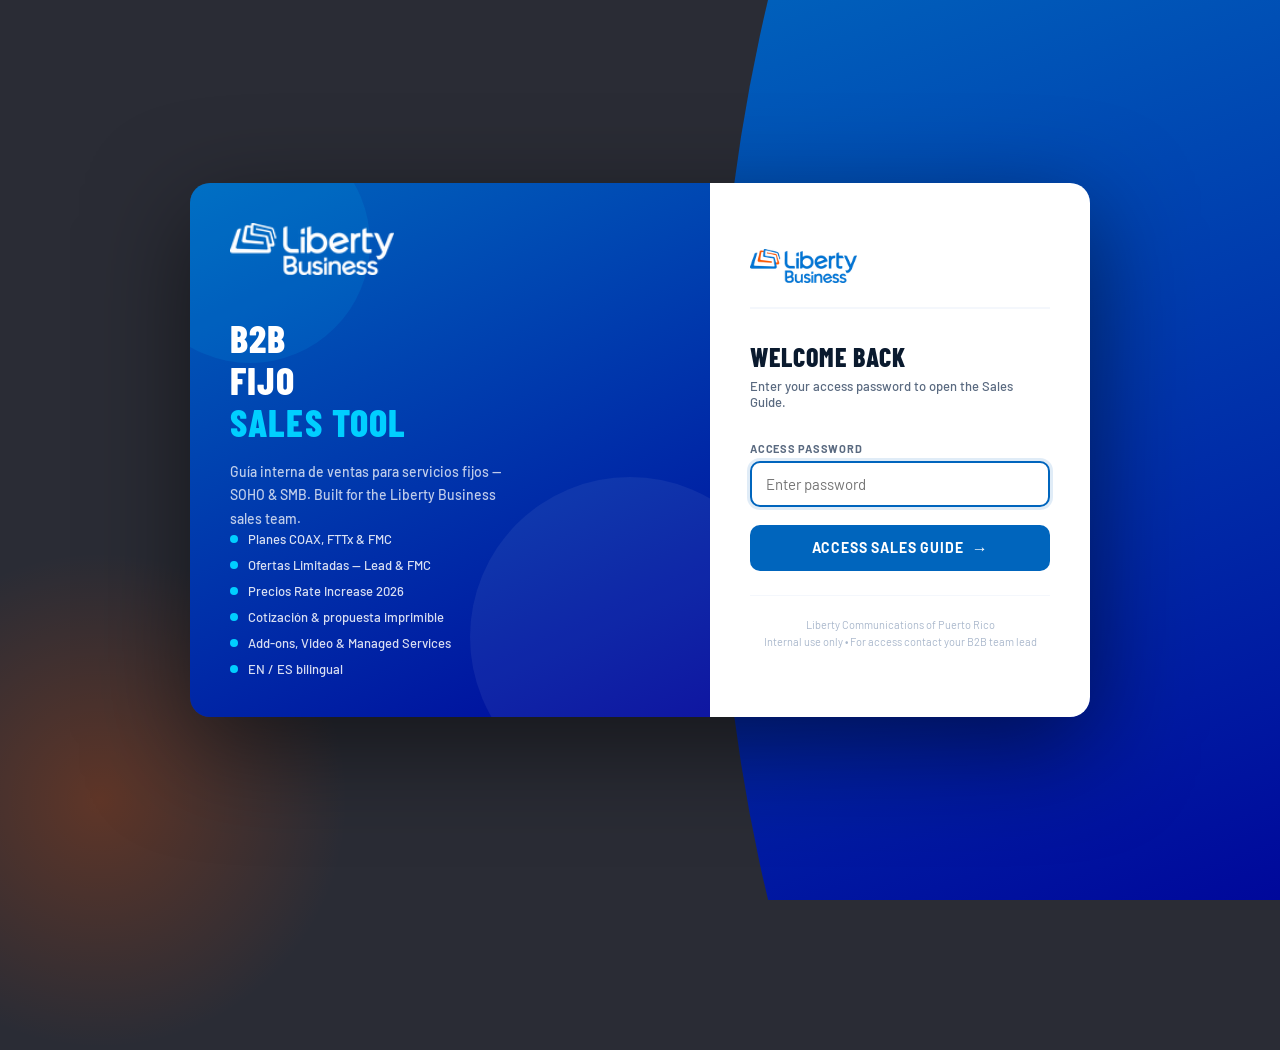
==== index.html @ 27437e30 "Add files via upload" ====
<!DOCTYPE html>
<html lang="en">
<head>
<meta charset="UTF-8">
<meta name="viewport" content="width=device-width, initial-scale=1.0">
<title>B2B Fijo Sales Tool</title>
<link href="https://fonts.googleapis.com/css2?family=Barlow:wght@400;500;600;700;800&family=Barlow+Condensed:wght@700;800&display=swap" rel="stylesheet">
<style>
  *{box-sizing:border-box;margin:0;padding:0;}

  body {
    font-family:'Barlow',sans-serif;
    min-height:100vh;
    background:#2A2C35;
    display:flex;
    align-items:center;
    justify-content:center;
    padding:1.5rem;
    position:relative;
    overflow:hidden;
  }

  /* Background design — matches Liberty brand */
  body::before {
    content:'';
    position:absolute;
    top:-200px; right:-200px;
    width:600px; height:600px;
    background:radial-gradient(circle, rgba(0,101,189,.35) 0%, transparent 70%);
    border-radius:50%;
    pointer-events:none;
  }
  body::after {
    content:'';
    position:absolute;
    bottom:-150px; left:-150px;
    width:500px; height:500px;
    background:radial-gradient(circle, rgba(255,83,0,.25) 0%, transparent 70%);
    border-radius:50%;
    pointer-events:none;
  }

  /* Decorative arc — mimics Liberty logo curves */
  .bg-arc {
    position:absolute;
    top:0; right:0;
    width:55%;
    height:100%;
    background:linear-gradient(160deg, #0065BD 0%, #00089B 100%);
    clip-path:ellipse(80% 120% at 100% 50%);
    pointer-events:none;
    z-index:0;
  }

  .container {
    position:relative;
    z-index:1;
    display:flex;
    width:100%;
    max-width:900px;
    min-height:520px;
    border-radius:20px;
    overflow:hidden;
    box-shadow:0 30px 100px rgba(0,0,0,.5);
  }

  /* ── LEFT PANEL — branding ── */
  .left {
    flex:1;
    background:linear-gradient(155deg,#0065BD 0%,#00089B 100%);
    padding:2.5rem;
    display:flex;
    flex-direction:column;
    justify-content:space-between;
    position:relative;
    overflow:hidden;
  }
  .left::before {
    content:'';
    position:absolute;
    bottom:-80px; right:-80px;
    width:320px; height:320px;
    background:rgba(255,255,255,.06);
    border-radius:50%;
  }
  .left::after {
    content:'';
    position:absolute;
    top:-60px; left:-60px;
    width:240px; height:240px;
    background:rgba(0,207,255,.1);
    border-radius:50%;
  }

  .left-top { position:relative;z-index:1; }

  .logo-img {
    height:52px;
    width:auto;
    margin-bottom:2.5rem;
    filter:brightness(0) invert(1);
  }

  .left h1 {
    font-family:'Barlow Condensed',sans-serif;
    font-size:38px;
    font-weight:800;
    color:white;
    text-transform:uppercase;
    letter-spacing:.03em;
    line-height:1.1;
    margin-bottom:1rem;
  }
  .left h1 span { color:#00CFFF; }

  .left p {
    font-size:14px;
    color:rgba(255,255,255,.75);
    line-height:1.7;
    font-weight:500;
    max-width:280px;
  }

  .left-bottom {
    position:relative;z-index:1;
  }
  .features {
    list-style:none;
    display:flex;
    flex-direction:column;
    gap:10px;
  }
  .features li {
    display:flex;
    align-items:center;
    gap:10px;
    font-size:13px;
    color:rgba(255,255,255,.85);
    font-weight:500;
  }
  .features li .dot {
    width:8px;height:8px;
    background:#00CFFF;
    border-radius:50%;
    flex-shrink:0;
  }

  /* ── RIGHT PANEL — login form ── */
  .right {
    width:380px;
    background:white;
    padding:2.5rem;
    display:flex;
    flex-direction:column;
    justify-content:center;
  }

  .right-logo {
    display:flex;
    align-items:center;
    gap:10px;
    margin-bottom:2rem;
    padding-bottom:1.5rem;
    border-bottom:2px solid #f4f7fc;
  }
  .right-logo img {
    height:36px;
    width:auto;
  }

  .right h2 {
    font-family:'Barlow Condensed',sans-serif;
    font-size:26px;
    font-weight:800;
    color:#0a1a2e;
    text-transform:uppercase;
    letter-spacing:.04em;
    margin-bottom:.35rem;
  }
  .right .sub {
    font-size:13px;
    color:#5a6a80;
    font-weight:500;
    margin-bottom:2rem;
  }

  .field {
    margin-bottom:1.1rem;
  }
  .field label {
    display:block;
    font-size:11px;
    font-weight:700;
    color:#5a6a80;
    text-transform:uppercase;
    letter-spacing:.07em;
    margin-bottom:6px;
  }
  .field input {
    width:100%;
    padding:12px 14px;
    font-size:15px;
    font-family:'Barlow',sans-serif;
    border:2px solid #d4e2f0;
    border-radius:10px;
    outline:none;
    transition:border-color .15s, box-shadow .15s;
    color:#0a1a2e;
    background:white;
  }
  .field input:focus {
    border-color:#0065BD;
    box-shadow:0 0 0 3px rgba(0,101,189,.12);
  }

  .error {
    display:none;
    background:#fff1eb;
    border:1.5px solid #FF5300;
    border-radius:8px;
    padding:9px 13px;
    font-size:12.5px;
    color:#c03a00;
    font-weight:600;
    margin-bottom:1rem;
    align-items:center;
    gap:7px;
  }
  .error.show { display:flex; }

  .btn {
    width:100%;
    padding:13px;
    background:#0065BD;
    color:white;
    border:none;
    border-radius:10px;
    font-family:'Barlow',sans-serif;
    font-size:14px;
    font-weight:700;
    text-transform:uppercase;
    letter-spacing:.06em;
    cursor:pointer;
    transition:background .15s, transform .1s;
    display:flex;
    align-items:center;
    justify-content:center;
    gap:8px;
  }
  .btn:hover { background:#004d91; }
  .btn:active { transform:scale(.98); }

  .footer-note {
    margin-top:1.5rem;
    padding-top:1.25rem;
    border-top:1px solid #f4f7fc;
    font-size:11px;
    color:#aab8cc;
    text-align:center;
    line-height:1.6;
  }

  @keyframes shake {
    0%,100%{transform:translateX(0)}
    20%{transform:translateX(-7px)}
    40%{transform:translateX(7px)}
    60%{transform:translateX(-4px)}
    80%{transform:translateX(4px)}
  }
  .shake { animation:shake .38s ease; }

  /* Responsive — stack on mobile */
  @media(max-width:680px){
    .container{flex-direction:column;max-width:420px;min-height:auto;}
    .left{padding:2rem;min-height:200px;}
    .left p,.features{display:none;}
    .right{width:100%;padding:2rem;}
  }
</style>
</head>
<body>

<div class="bg-arc"></div>

<div class="container">

  <!-- LEFT: Branding panel -->
  <div class="left">
    <div class="left-top">
      <img class="logo-img" id="leftLogo" alt="Liberty Business">
      <h1>B2B<br>Fijo<br><span>Sales Tool</span></h1>
      <p>Guía interna de ventas para servicios fijos — SOHO &amp; SMB. Built for the Liberty Business sales team.</p>
    </div>
    <div class="left-bottom">
      <ul class="features">
        <li><span class="dot"></span>Planes COAX, FTTx &amp; FMC</li>
        <li><span class="dot"></span>Ofertas Limitadas — Lead &amp; FMC</li>
        <li><span class="dot"></span>Precios Rate Increase 2026</li>
        <li><span class="dot"></span>Cotización &amp; propuesta imprimible</li>
        <li><span class="dot"></span>Add-ons, Video &amp; Managed Services</li>
        <li><span class="dot"></span>EN / ES bilingual</li>
      </ul>
    </div>
  </div>

  <!-- RIGHT: Login form -->
  <div class="right">

    <div class="right-logo">
      <img id="rightLogo" alt="Liberty Business" style="height:34px;">
    </div>

    <h2>Welcome back</h2>
    <p class="sub">Enter your access password to open the Sales Guide.</p>

    <div class="error" id="errMsg">
      <span>❌</span>
      <span>Incorrect password. Please try again.</span>
    </div>

    <div class="field">
      <label for="pw">Access Password</label>
      <input type="password" id="pw" placeholder="Enter password"
             onkeydown="if(event.key==='Enter')checkPw()">
    </div>

    <button class="btn" onclick="checkPw()">
      Access Sales Guide
      <span style="font-size:16px;">→</span>
    </button>

    <div class="footer-note">
      Liberty Communications of Puerto Rico<br>
      Internal use only &bull; For access contact your B2B team lead
    </div>

  </div>
</div>

<script>
  // Inject logo from base64
  const LOGO = '[data-uri]';
  document.getElementById('leftLogo').src = LOGO;
  document.getElementById('rightLogo').src = LOGO;

  // Password stored as SHA-256 hash — not plain text
  const CORRECT_HASH = '524046e112509a42c9b95545ca26e29276dfa9485100cdb0637f38453425beaf';

  async function hashStr(str) {
    const buf = await crypto.subtle.digest('SHA-256', new TextEncoder().encode(str));
    return Array.from(new Uint8Array(buf)).map(b=>b.toString(16).padStart(2,'0')).join('');
  }

  async function checkPw() {
    const input = document.getElementById('pw').value.trim();
    if(!input) return;
    const h = await hashStr(input);
    if(h === CORRECT_HASH) {
      sessionStorage.setItem('lb_auth', CORRECT_HASH);
      window.location.href = 'guide-fijo.html';
    } else {
      const form = document.querySelector('.right');
      const err  = document.getElementById('errMsg');
      err.classList.add('show');
      form.classList.add('shake');
      document.getElementById('pw').value = '';
      setTimeout(()=>form.classList.remove('shake'), 380);
    }
  }

  // Skip login if already authenticated this session
  if(sessionStorage.getItem('lb_auth') === CORRECT_HASH) {
    window.location.href = 'guide-fijo.html';
  }

  // Focus password field on load
  window.addEventListener('load', ()=>document.getElementById('pw').focus());
</script>

</body>
</html>
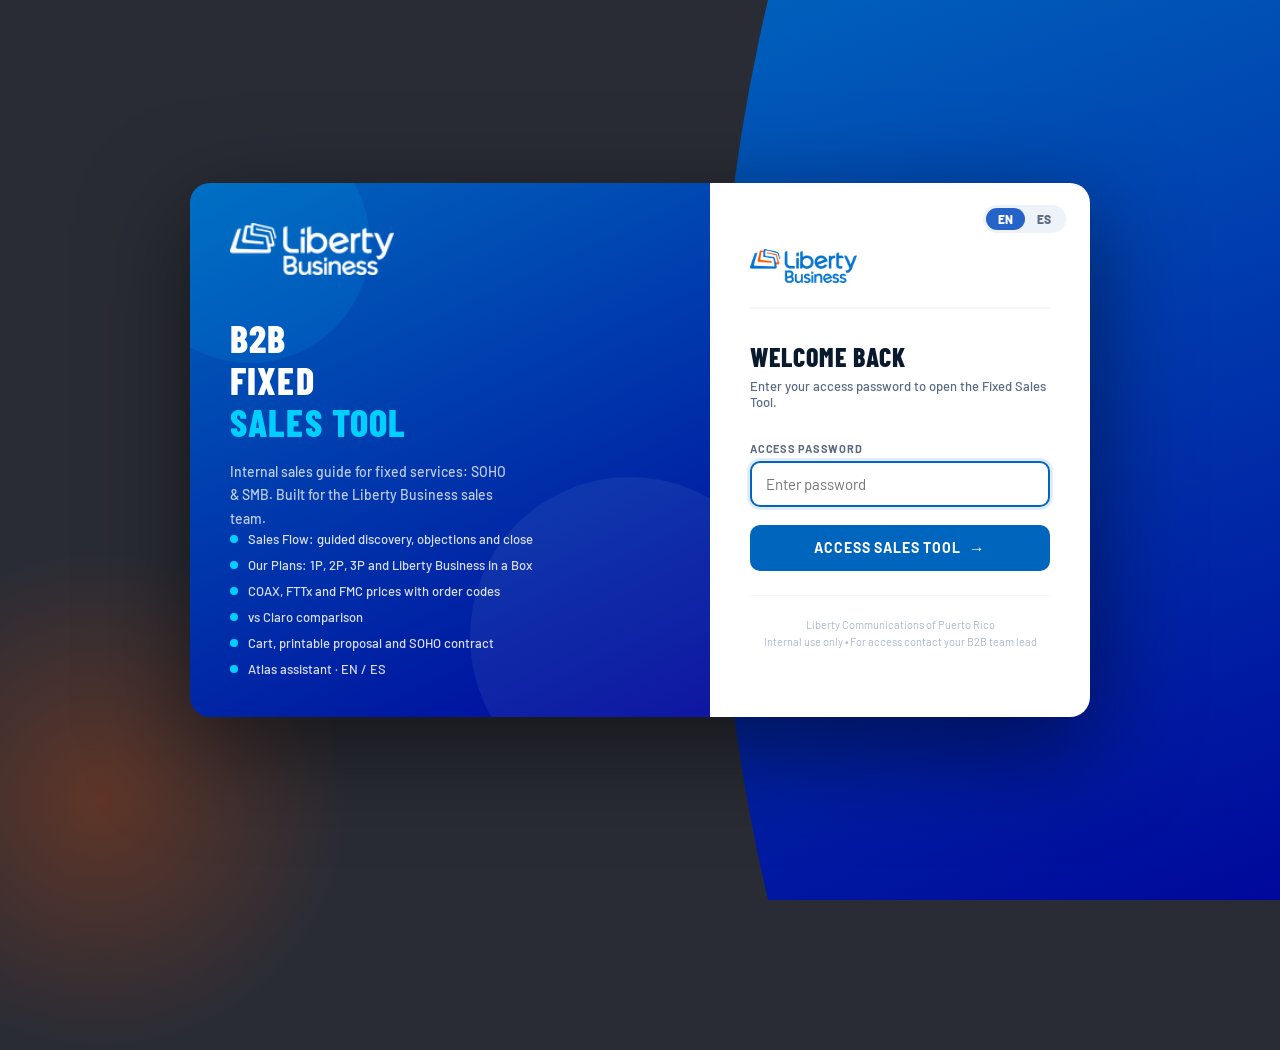
==== commit df9ce760: "Production: login in English with ES toggle (from UAT)" ====
--- a/index.html
+++ b/index.html
@@ -3,7 +3,7 @@
 <head>
 <meta charset="UTF-8">
 <meta name="viewport" content="width=device-width, initial-scale=1.0">
-<title>B2B Fijo Sales Tool</title>
+<title>B2B Fixed Sales Tool</title>
 <link href="https://fonts.googleapis.com/css2?family=Barlow:wght@400;500;600;700;800&family=Barlow+Condensed:wght@700;800&display=swap" rel="stylesheet">
 <style>
   *{box-sizing:border-box;margin:0;padding:0;}
@@ -276,6 +276,12 @@
     .left p,.features{display:none;}
     .right{width:100%;padding:2rem;}
   }
+
+  /* UAT Oct 21: language toggle on the login */
+  .lang-sw{position:absolute;top:22px;right:24px;display:inline-flex;background:#eef3fa;border-radius:999px;padding:3px;z-index:2}
+  .lang-sw button{border:0;background:transparent;border-radius:999px;padding:4px 12px;font:800 12px 'Barlow',sans-serif;color:#5a6a80;cursor:pointer}
+  .lang-sw button.on{background:#2563c9;color:#fff}
+  .right{position:relative}
 </style>
 </head>
 <body>
@@ -288,52 +294,44 @@
   <div class="left">
     <div class="left-top">
       <img class="logo-img" id="leftLogo" alt="Liberty Business">
-      <h1>B2B<br>Fijo<br><span>Sales Tool</span></h1>
-      <p>Guía interna de ventas para servicios fijos — SOHO &amp; SMB. Built for the Liberty Business sales team.</p>
+      <h1>B2B<br>Fixed<br><span data-i18n="h1b">Sales Tool</span></h1>
+      <p data-i18n="lead"></p>
     </div>
     <div class="left-bottom">
       <ul class="features">
-        <li><span class="dot"></span>Planes COAX, FTTx &amp; FMC</li>
-        <li><span class="dot"></span>Ofertas Limitadas — Lead &amp; FMC</li>
-        <li><span class="dot"></span>Precios Rate Increase 2026</li>
-        <li><span class="dot"></span>Cotización &amp; propuesta imprimible</li>
-        <li><span class="dot"></span>Add-ons, Video &amp; Managed Services</li>
-        <li><span class="dot"></span>EN / ES bilingual</li>
+        <li><span class="dot"></span><span data-i18n="f0"></span></li>
+        <li><span class="dot"></span><span data-i18n="f1"></span></li>
+        <li><span class="dot"></span><span data-i18n="f2"></span></li>
+        <li><span class="dot"></span><span data-i18n="f3"></span></li>
+        <li><span class="dot"></span><span data-i18n="f4"></span></li>
+        <li><span class="dot"></span><span data-i18n="f5"></span></li>
       </ul>
     </div>
   </div>
-
   <!-- RIGHT: Login form -->
   <div class="right">
-
+    <div class="lang-sw" role="group" aria-label="Language"><button type="button" data-l="en">EN</button><button type="button" data-l="es">ES</button></div>
     <div class="right-logo">
       <img id="rightLogo" alt="Liberty Business" style="height:34px;">
     </div>
-
-    <h2>Welcome back</h2>
-    <p class="sub">Enter your access password to open the Sales Guide.</p>
-
+    <h2 data-i18n="welcome"></h2>
+    <p class="sub" data-i18n="sub"></p>
     <div class="error" id="errMsg">
       <span>❌</span>
-      <span>Incorrect password. Please try again.</span>
-    </div>
-
+      <span data-i18n="err"></span>
+    </div>
     <div class="field">
-      <label for="pw">Access Password</label>
-      <input type="password" id="pw" placeholder="Enter password"
-             onkeydown="if(event.key==='Enter')checkPw()">
-    </div>
-
+      <label for="pw" data-i18n="pwLabel"></label>
+      <input type="password" id="pw" onkeydown="if(event.key==='Enter')checkPw()">
+    </div>
     <button class="btn" onclick="checkPw()">
-      Access Sales Guide
+      <span data-i18n="go"></span>
       <span style="font-size:16px;">→</span>
     </button>
-
     <div class="footer-note">
       Liberty Communications of Puerto Rico<br>
-      Internal use only &bull; For access contact your B2B team lead
-    </div>
-
+      <span data-i18n="foot"></span>
+    </div>
   </div>
 </div>
 
@@ -342,6 +340,25 @@
   const LOGO = '[data-uri]';
   document.getElementById('leftLogo').src = LOGO;
   document.getElementById('rightLogo').src = LOGO;
+
+
+  // ── Language (UAT Oct 21): English by default, ES toggle; the choice carries into the tool ──
+  const LOGIN_T = {"en": {"welcome": "Welcome back", "pwLabel": "Access password", "pwPh": "Enter password", "go": "Access Sales Tool", "err": "Incorrect password. Please try again.", "foot": "Internal use only • For access contact your B2B team lead", "h1b": "Sales Tool", "sub": "Enter your access password to open the Fixed Sales Tool.", "lead": "Internal sales guide for fixed services: SOHO & SMB. Built for the Liberty Business sales team.", "f": ["Sales Flow: guided discovery, objections and close", "Our Plans: 1P, 2P, 3P and Liberty Business in a Box", "COAX, FTTx and FMC prices with order codes", "vs Claro comparison", "Cart, printable proposal and SOHO contract", "Atlas assistant · EN / ES"]}, "es": {"welcome": "Bienvenido", "pwLabel": "Contraseña de acceso", "pwPh": "Escribe la contraseña", "go": "Entrar a la herramienta", "err": "Contraseña incorrecta. Intenta de nuevo.", "foot": "Solo para uso interno • Para acceso, contacta a tu líder del equipo B2B", "h1b": "Sales Tool", "sub": "Escribe tu contraseña de acceso para abrir el Fixed Sales Tool.", "lead": "Guía interna de ventas para servicios fijos: SOHO y SMB. Hecha para el equipo de ventas de Liberty Business.", "f": ["Flujo de Venta: descubrimiento guiado, objeciones y cierre", "Nuestros Planes: 1P, 2P, 3P y Liberty Business in a Box", "Precios COAX, FTTx y FMC con códigos de orden", "Comparación vs Claro", "Cotización, propuesta imprimible y contrato SOHO", "Asistente Atlas · EN / ES"]}};
+  let loginLang = (localStorage.getItem('lf-lang') === 'es') ? 'es' : 'en';
+  function applyLoginLang(){
+    const t = LOGIN_T[loginLang];
+    document.documentElement.lang = loginLang;
+    document.querySelectorAll('[data-i18n]').forEach(el=>{
+      const k = el.dataset.i18n; const m = k.match(/^f(\d+)$/);
+      el.textContent = m ? t.f[+m[1]] : t[k];
+    });
+    document.getElementById('pw').placeholder = t.pwPh;
+    document.querySelectorAll('.lang-sw button').forEach(b=>b.classList.toggle('on', b.dataset.l===loginLang));
+  }
+  document.querySelectorAll('.lang-sw button').forEach(b=>b.addEventListener('click', ()=>{
+    loginLang = b.dataset.l; try{ localStorage.setItem('lf-lang', loginLang); }catch(e){} applyLoginLang();
+  }));
+  applyLoginLang();
 
   // Password stored as SHA-256 hash — not plain text
   const CORRECT_HASH = '524046e112509a42c9b95545ca26e29276dfa9485100cdb0637f38453425beaf';
@@ -378,4 +395,4 @@
 </script>
 
 </body>
-</html>+</html>
